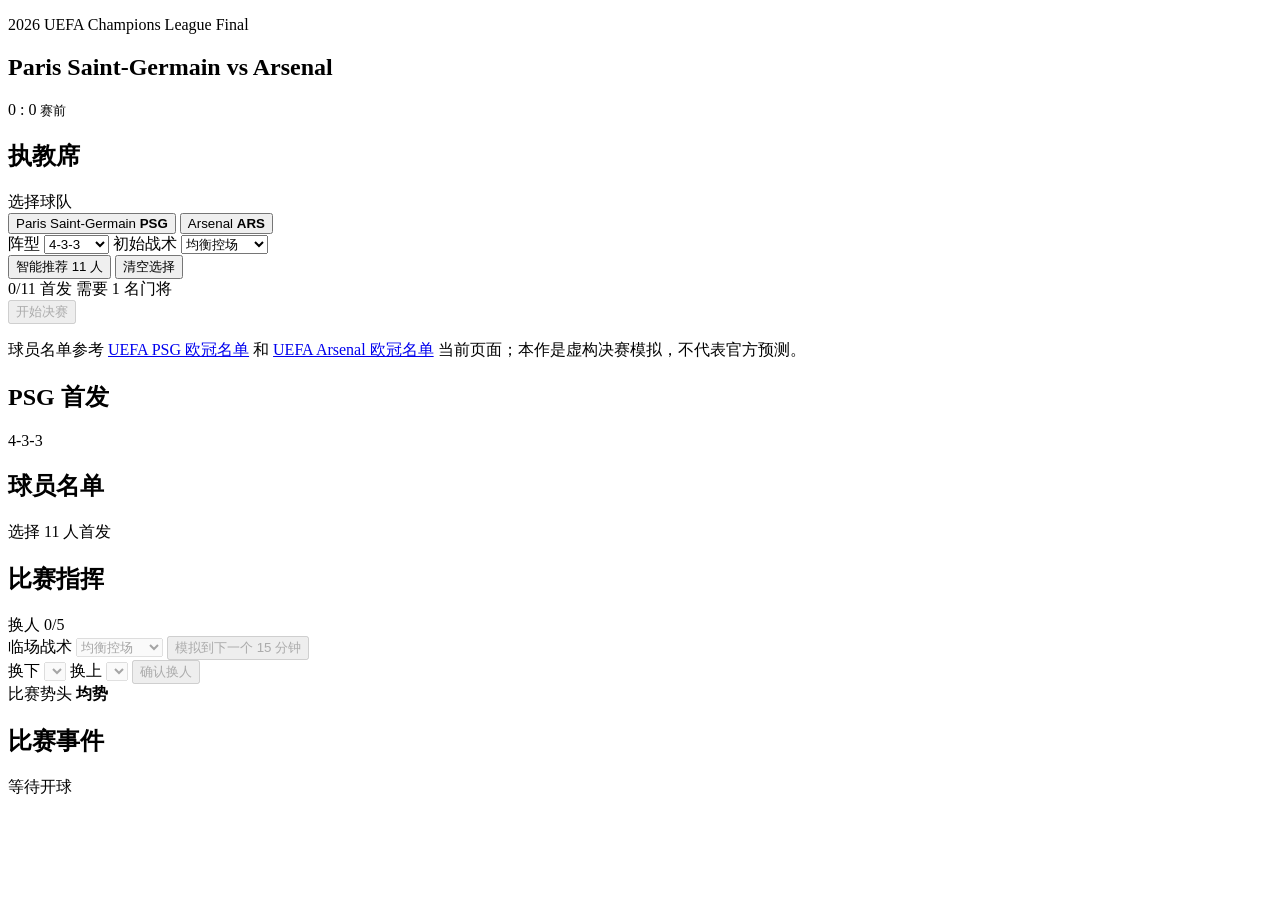
==== index.html @ 3670bb49 "Add initial HTML structure for UCL Final Simulator" ====
<!doctype html>
<html lang="zh-CN">
  <head>
    <meta charset="UTF-8" />
    <meta name="viewport" content="width=device-width, initial-scale=1.0" />
    <title>2026 UCL Final Simulator</title>
    <link rel="stylesheet" href="styles.css" />
  </head>
  <body>
    <main class="app-shell">
      <section class="score-band">
        <div>
          <p class="eyebrow">2026 UEFA Champions League Final</p>
          <h1>Paris Saint-Germain vs Arsenal</h1>
        </div>
        <div class="scoreboard" aria-live="polite">
          <span id="psgScore">0</span>
          <span class="divider">:</span>
          <span id="arsScore">0</span>
          <small id="clockLabel">赛前</small>
        </div>
      </section>

      <section class="control-grid">
        <aside class="panel setup-panel">
          <div class="section-title">
            <h2>执教席</h2>
            <span id="stageLabel">选择球队</span>
          </div>

          <div class="team-switch" role="group" aria-label="选择执教球队">
            <button class="team-card active" data-team="psg" type="button">
              <span>Paris Saint-Germain</span>
              <strong>PSG</strong>
            </button>
            <button class="team-card" data-team="arsenal" type="button">
              <span>Arsenal</span>
              <strong>ARS</strong>
            </button>
          </div>

          <label class="field-label" for="formationSelect">阵型</label>
          <select id="formationSelect">
            <option value="4-3-3">4-3-3</option>
            <option value="4-2-3-1">4-2-3-1</option>
            <option value="3-4-3">3-4-3</option>
            <option value="4-4-2">4-4-2</option>
            <option value="3-5-2">3-5-2</option>
          </select>

          <label class="field-label" for="tacticSelect">初始战术</label>
          <select id="tacticSelect">
            <option value="balanced">均衡控场</option>
            <option value="press">高位压迫</option>
            <option value="possession">耐心控球</option>
            <option value="counter">中低位反击</option>
            <option value="direct">快速纵深</option>
          </select>

          <div class="lineup-tools">
            <button id="autoPickBtn" type="button">智能推荐 11 人</button>
            <button id="clearPickBtn" type="button">清空选择</button>
          </div>

          <div class="status-row">
            <span id="lineupCount">0/11 首发</span>
            <span id="keeperStatus">需要 1 名门将</span>
          </div>

          <button id="startBtn" class="primary" type="button" disabled>开始决赛</button>

          <p class="source-note">
            球员名单参考
            <a href="https://www.uefa.com/uefachampionsleague/clubs/52747--paris-sg/squad/" target="_blank" rel="noreferrer">UEFA PSG 欧冠名单</a>
            和
            <a href="https://www.uefa.com/uefachampionsleague/clubs/52280--arsenal/squad/" target="_blank" rel="noreferrer">UEFA Arsenal 欧冠名单</a>
            当前页面；本作是虚构决赛模拟，不代表官方预测。
          </p>
        </aside>

        <section class="panel pitch-panel">
          <div class="section-title">
            <h2 id="managedTeamTitle">PSG 首发</h2>
            <span id="formationLabel">4-3-3</span>
          </div>
          <div class="pitch" id="pitch" aria-label="首发阵型图"></div>
        </section>

        <section class="panel roster-panel">
          <div class="section-title">
            <h2>球员名单</h2>
            <span>选择 11 人首发</span>
          </div>
          <div id="rosterList" class="roster-list"></div>
        </section>
      </section>

      <section class="match-grid">
        <div class="panel match-control">
          <div class="section-title">
            <h2>比赛指挥</h2>
            <span id="subCount">换人 0/5</span>
          </div>

          <div class="coach-actions">
            <label>
              临场战术
              <select id="liveTacticSelect" disabled>
                <option value="balanced">均衡控场</option>
                <option value="press">高位压迫</option>
                <option value="possession">耐心控球</option>
                <option value="counter">中低位反击</option>
                <option value="direct">快速纵深</option>
                <option value="protect">收缩保胜</option>
                <option value="allout">最后猛攻</option>
              </select>
            </label>
            <button id="simulateBtn" class="primary" type="button" disabled>模拟到下一个 15 分钟</button>
          </div>

          <div class="sub-box">
            <label>
              换下
              <select id="subOutSelect" disabled></select>
            </label>
            <label>
              换上
              <select id="subInSelect" disabled></select>
            </label>
            <button id="subBtn" type="button" disabled>确认换人</button>
          </div>

          <div class="meter-wrap">
            <div>
              <span>比赛势头</span>
              <strong id="momentumLabel">均势</strong>
            </div>
            <div class="meter">
              <span id="momentumBar"></span>
            </div>
          </div>
        </div>

        <div class="panel event-panel">
          <div class="section-title">
            <h2>比赛事件</h2>
            <span id="phaseLabel">等待开球</span>
          </div>
          <ol id="eventLog" class="event-log"></ol>
        </div>
      </section>
    </main>

    <script src="app.js"></script>
  </body>
</html>
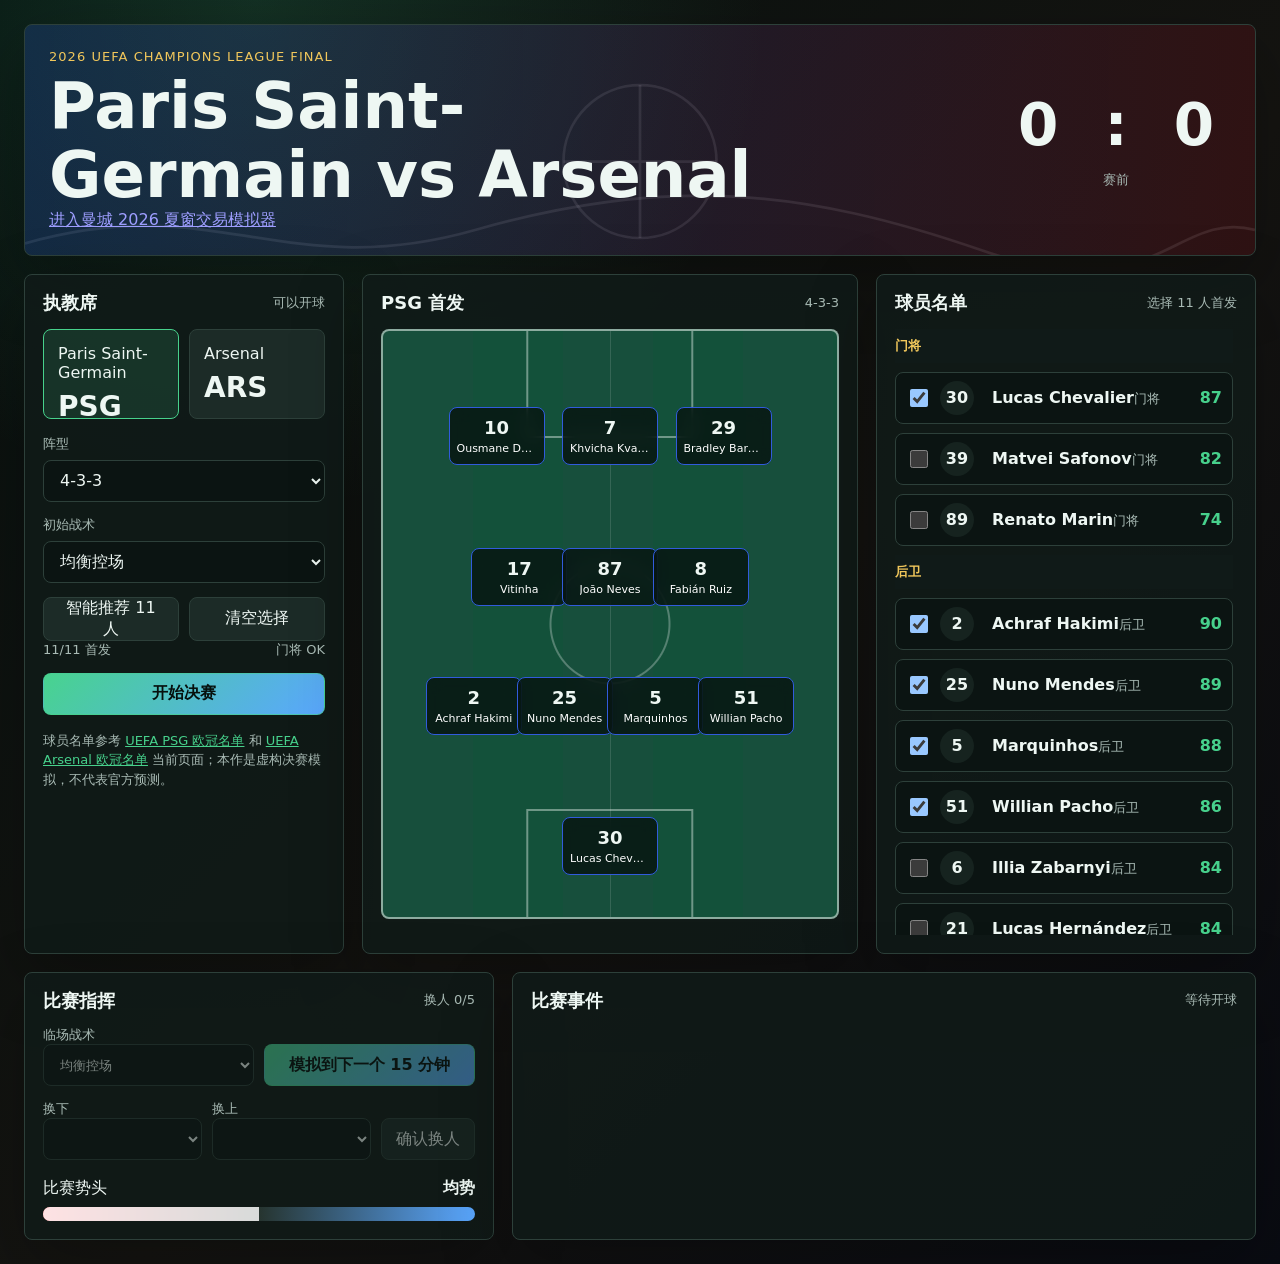
==== commit 9d6ec741: "Update index.html" ====
--- a/index.html
+++ b/index.html
@@ -12,6 +12,7 @@
         <div>
           <p class="eyebrow">2026 UEFA Champions League Final</p>
           <h1>Paris Saint-Germain vs Arsenal</h1>
+          <a class="secondary-link" href="transfer.html">进入曼城 2026 夏窗交易模拟器</a>
         </div>
         <div class="scoreboard" aria-live="polite">
           <span id="psgScore">0</span>
--- a/styles.css
+++ b/styles.css
@@ -0,0 +1,438 @@
+:root {
+  color-scheme: dark;
+  --bg: #07110f;
+  --panel: #101a18;
+  --panel-2: #16231f;
+  --line: #2d403a;
+  --text: #eef7f3;
+  --muted: #a9bbb5;
+  --green: #47d18c;
+  --blue: #5aa7ff;
+  --red: #fa5d65;
+  --gold: #f1c75b;
+  --ink: #06100d;
+}
+
+* {
+  box-sizing: border-box;
+}
+
+body {
+  margin: 0;
+  min-height: 100vh;
+  background:
+    radial-gradient(circle at 20% 0%, rgba(71, 209, 140, 0.16), transparent 32rem),
+    linear-gradient(135deg, #07110f, #151411 55%, #090b12);
+  color: var(--text);
+  font-family: Inter, ui-sans-serif, system-ui, -apple-system, BlinkMacSystemFont, "Segoe UI", sans-serif;
+}
+
+button,
+select {
+  font: inherit;
+}
+
+button,
+select,
+.player-row {
+  border: 1px solid var(--line);
+  border-radius: 8px;
+}
+
+button {
+  min-height: 42px;
+  padding: 0 14px;
+  background: #1c2b27;
+  color: var(--text);
+  cursor: pointer;
+}
+
+button:hover:not(:disabled) {
+  border-color: var(--green);
+}
+
+button:disabled,
+select:disabled {
+  opacity: 0.48;
+  cursor: not-allowed;
+}
+
+select {
+  width: 100%;
+  min-height: 42px;
+  padding: 0 12px;
+  background: #0b1412;
+  color: var(--text);
+}
+
+.app-shell {
+  width: min(1440px, 100%);
+  margin: 0 auto;
+  padding: 24px;
+}
+
+.score-band,
+.panel {
+  border: 1px solid var(--line);
+  background: rgba(16, 26, 24, 0.86);
+  box-shadow: 0 24px 70px rgba(0, 0, 0, 0.28);
+}
+
+.score-band {
+  display: flex;
+  align-items: center;
+  justify-content: space-between;
+  gap: 18px;
+  min-height: 132px;
+  padding: 24px;
+  border-radius: 8px;
+  background:
+    linear-gradient(90deg, rgba(30, 67, 146, 0.36), rgba(116, 15, 25, 0.28)),
+    url("data:image/svg+xml,%3Csvg xmlns='http://www.w3.org/2000/svg' width='900' height='200' viewBox='0 0 900 200'%3E%3Cg fill='none' stroke='rgba(255,255,255,.12)' stroke-width='2'%3E%3Cpath d='M0 160 C140 120 190 190 330 150 S570 120 700 165 840 135 900 150'/%3E%3Ccircle cx='450' cy='100' r='56'/%3E%3Cpath d='M450 44v112M394 100h112'/%3E%3C/g%3E%3C/svg%3E");
+  background-size: cover;
+}
+
+.eyebrow {
+  margin: 0 0 8px;
+  color: var(--gold);
+  font-size: 13px;
+  letter-spacing: 0.08em;
+  text-transform: uppercase;
+}
+
+h1,
+h2 {
+  margin: 0;
+  line-height: 1.08;
+}
+
+h1 {
+  max-width: 720px;
+  font-size: clamp(32px, 5vw, 64px);
+}
+
+h2 {
+  font-size: 18px;
+}
+
+.scoreboard {
+  display: grid;
+  grid-template-columns: auto auto auto;
+  align-items: center;
+  gap: 12px;
+  min-width: 230px;
+  text-align: center;
+}
+
+.scoreboard span {
+  font-size: 58px;
+  font-weight: 900;
+}
+
+.scoreboard small {
+  grid-column: 1 / -1;
+  color: var(--muted);
+}
+
+.control-grid,
+.match-grid {
+  display: grid;
+  gap: 18px;
+  margin-top: 18px;
+}
+
+.control-grid {
+  grid-template-columns: 320px minmax(360px, 1fr) 380px;
+}
+
+.match-grid {
+  grid-template-columns: 470px 1fr;
+}
+
+.panel {
+  border-radius: 8px;
+  padding: 18px;
+}
+
+.section-title,
+.status-row,
+.meter-wrap > div:first-child {
+  display: flex;
+  align-items: center;
+  justify-content: space-between;
+  gap: 12px;
+}
+
+.section-title {
+  margin-bottom: 16px;
+}
+
+.section-title span,
+.status-row,
+.source-note,
+.field-label,
+.coach-actions label,
+.sub-box label {
+  color: var(--muted);
+  font-size: 13px;
+}
+
+.team-switch {
+  display: grid;
+  grid-template-columns: 1fr 1fr;
+  gap: 10px;
+  margin-bottom: 16px;
+}
+
+.team-card {
+  display: grid;
+  gap: 8px;
+  height: 90px;
+  padding: 14px;
+  text-align: left;
+}
+
+.team-card strong {
+  font-size: 28px;
+}
+
+.team-card.active {
+  border-color: var(--green);
+  background: rgba(71, 209, 140, 0.14);
+}
+
+.field-label {
+  display: block;
+  margin: 14px 0 7px;
+}
+
+.lineup-tools,
+.coach-actions,
+.sub-box {
+  display: grid;
+  grid-template-columns: 1fr 1fr;
+  gap: 10px;
+  margin-top: 14px;
+}
+
+.primary {
+  width: 100%;
+  margin-top: 14px;
+  border-color: rgba(71, 209, 140, 0.6);
+  background: linear-gradient(135deg, #48d38e, #5aa7ff);
+  color: var(--ink);
+  font-weight: 800;
+}
+
+.source-note {
+  margin: 16px 0 0;
+  line-height: 1.5;
+}
+
+.source-note a {
+  color: var(--green);
+}
+
+.pitch {
+  position: relative;
+  min-height: 590px;
+  overflow: hidden;
+  border: 2px solid rgba(238, 247, 243, 0.55);
+  border-radius: 8px;
+  background:
+    linear-gradient(90deg, rgba(255, 255, 255, 0.13) 1px, transparent 1px) 50% 0 / 1px 100% no-repeat,
+    radial-gradient(circle at 50% 50%, transparent 0 58px, rgba(255, 255, 255, 0.28) 59px 60px, transparent 61px),
+    repeating-linear-gradient(90deg, #174f3c 0 90px, #13513a 90px 180px);
+}
+
+.pitch::before,
+.pitch::after {
+  content: "";
+  position: absolute;
+  left: 50%;
+  width: 36%;
+  height: 18%;
+  border: 2px solid rgba(238, 247, 243, 0.42);
+  transform: translateX(-50%);
+}
+
+.pitch::before {
+  top: -2px;
+}
+
+.pitch::after {
+  bottom: -2px;
+}
+
+.shirt {
+  position: absolute;
+  display: grid;
+  place-items: center;
+  width: 96px;
+  min-height: 58px;
+  padding: 7px;
+  border: 1px solid rgba(255, 255, 255, 0.34);
+  border-radius: 8px;
+  background: rgba(5, 12, 10, 0.72);
+  text-align: center;
+  transform: translate(-50%, -50%);
+  backdrop-filter: blur(8px);
+}
+
+.shirt strong {
+  font-size: 18px;
+}
+
+.shirt span {
+  display: block;
+  max-width: 100%;
+  overflow: hidden;
+  color: #fff;
+  font-size: 11px;
+  text-overflow: ellipsis;
+  white-space: nowrap;
+}
+
+.roster-list {
+  display: grid;
+  gap: 9px;
+  max-height: 606px;
+  overflow: auto;
+  padding-right: 4px;
+}
+
+.group-heading {
+  position: sticky;
+  top: 0;
+  z-index: 1;
+  padding: 8px 0;
+  background: var(--panel);
+  color: var(--gold);
+  font-size: 13px;
+  font-weight: 800;
+}
+
+.player-row {
+  display: grid;
+  grid-template-columns: 24px 42px 1fr auto;
+  align-items: center;
+  gap: 10px;
+  min-height: 50px;
+  padding: 8px 10px;
+  background: #0b1412;
+}
+
+.player-row input {
+  width: 18px;
+  height: 18px;
+}
+
+.player-row .num {
+  display: grid;
+  place-items: center;
+  width: 34px;
+  height: 34px;
+  border-radius: 50%;
+  background: var(--panel-2);
+  font-weight: 800;
+}
+
+.player-row small {
+  color: var(--muted);
+}
+
+.rating {
+  color: var(--green);
+  font-weight: 800;
+}
+
+.match-control .primary {
+  margin: 0;
+}
+
+.coach-actions {
+  grid-template-columns: 1fr 1fr;
+  align-items: end;
+}
+
+.sub-box {
+  grid-template-columns: 1fr 1fr auto;
+  align-items: end;
+}
+
+.meter-wrap {
+  margin-top: 18px;
+}
+
+.meter {
+  height: 14px;
+  margin-top: 8px;
+  overflow: hidden;
+  border-radius: 999px;
+  background: linear-gradient(90deg, var(--red), #26342f 50%, var(--blue));
+}
+
+.meter span {
+  display: block;
+  width: 50%;
+  height: 100%;
+  background: rgba(255, 255, 255, 0.82);
+  transition: width 300ms ease;
+}
+
+.event-log {
+  display: grid;
+  gap: 10px;
+  max-height: 420px;
+  margin: 0;
+  overflow: auto;
+  padding-left: 24px;
+}
+
+.event-log li {
+  padding: 10px 12px;
+  border-left: 3px solid var(--green);
+  border-radius: 0 8px 8px 0;
+  background: rgba(255, 255, 255, 0.05);
+}
+
+.event-log strong {
+  color: var(--gold);
+}
+
+@media (max-width: 1120px) {
+  .control-grid,
+  .match-grid {
+    grid-template-columns: 1fr;
+  }
+
+  .pitch {
+    min-height: 560px;
+  }
+}
+
+@media (max-width: 680px) {
+  .app-shell {
+    padding: 12px;
+  }
+
+  .score-band,
+  .team-switch,
+  .lineup-tools,
+  .coach-actions,
+  .sub-box {
+    grid-template-columns: 1fr;
+  }
+
+  .score-band {
+    display: grid;
+  }
+
+  .scoreboard {
+    min-width: 0;
+  }
+
+  .shirt {
+    width: 78px;
+  }
+}
